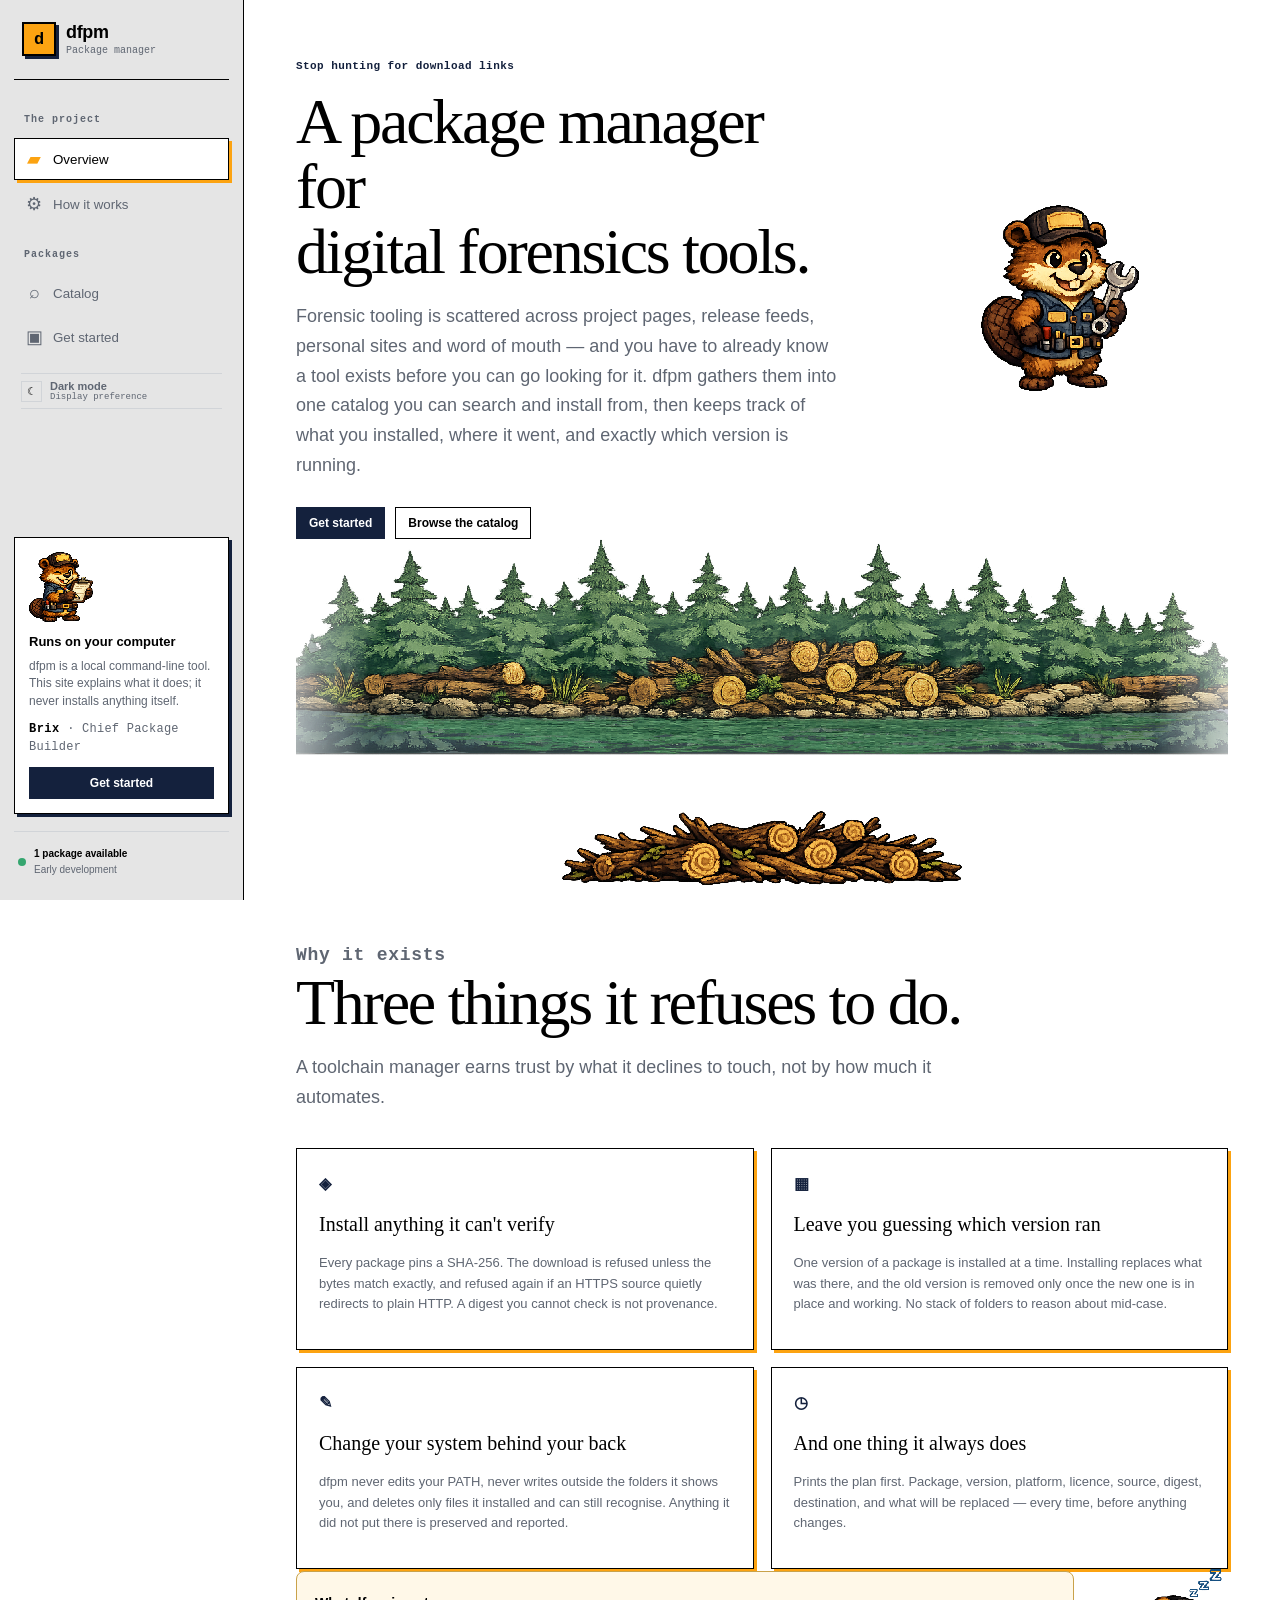
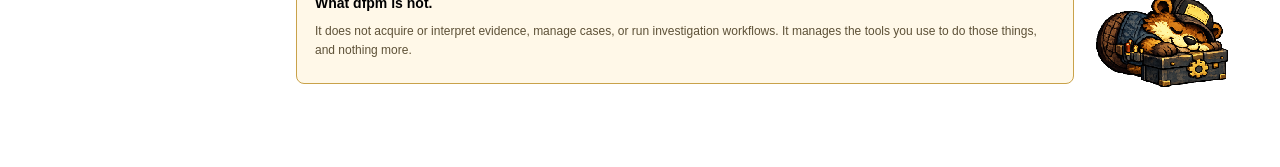
==== index.html @ 621d46e1 "Lead with the tagline, shrink Brix, and fix dark-mode nav contrast The hero was selling a benefit be" ====
<!doctype html>
<html lang="en">
<head>
  <meta charset="UTF-8">
  <meta name="viewport" content="width=device-width, initial-scale=1">
  <meta name="theme-color" content="#ffffff">
  <title>dfpm — A package manager for digital forensics tools</title>
  <meta name="description" content="dfpm installs digital forensics tools straight from the releases their projects publish, pinning and verifying the exact artifact and digest, showing you the plan before it acts, and keeping everything in folders it tells you about.">
  <link rel="stylesheet" href="styles.css">
  <link rel="stylesheet" href="refinements.css">
  <link rel="stylesheet" href="site.css">
</head>
<body>
  <div class="app-shell">
    <aside class="sidebar">
      <a class="wordmark" href="#" data-page="overview"><span class="logo-mark">d</span><span><b>dfpm</b><small>Package manager</small></span></a>
      <nav aria-label="Main navigation">
        <p class="nav-heading">The project</p>
        <button class="nav-link active" data-page="overview" type="button"><span>▰</span>Overview</button>
        <button class="nav-link" data-page="how" type="button"><span>⚙</span>How it works</button>
        <p class="nav-heading">Packages</p>
        <button class="nav-link" data-page="catalog" type="button"><span>⌕</span>Catalog</button>
        <button class="nav-link" data-page="start" type="button"><span>▣</span>Get started</button>
      </nav>

      <button class="theme-button" id="theme-button" type="button"><span id="theme-icon">☾</span><span><b id="theme-label">Dark mode</b><small>Display preference</small></span></button>

      <div class="local-card">
        <div class="mascot mascot-small" data-asset="assets/brix-clipboard.png" role="img" aria-label="Brix, the dfpm mascot"></div>
        <strong>Runs on your computer</strong>
        <p>dfpm is a local command-line tool. This site explains what it does; it never installs anything itself.</p>
        <p class="mascot-caption"><b>Brix</b> · Chief Package Builder</p>
        <button class="pixel-button primary" data-page="start" type="button">Get started</button>
      </div>

      <footer><span class="catalog-light"></span><div><b>1 package available</b><small>Early development</small></div></footer>
    </aside>

    <main>
      <!-- ───────────────────────── Overview ───────────────────────── -->
      <section class="page active" id="overview-page">
        <div class="hero">
          <div class="hero-parallax" aria-hidden="true">
            <div class="layer layer-far" data-asset="assets/parallax-far.png" data-speed="0.15"></div>
            <div class="layer layer-mid" data-asset="assets/parallax-mid.png" data-speed="0.3"></div>
            <div class="layer layer-near" data-asset="assets/parallax-near.png" data-speed="0.5"></div>
          </div>
          <div class="intro-grid">
            <div>
              <p class="kicker">Stop hunting for download links</p>
              <h1>A package manager for<br>digital forensics tools.</h1>
              <p class="lead">Forensic tooling is scattered across project pages, release feeds, personal sites and word of mouth — and you have to already know a tool exists before you can go looking for it. dfpm gathers them into one catalog you can search and install from, then keeps track of what you installed, where it went, and exactly which version is running.</p>
              <div class="hero-actions">
                <button class="pixel-button primary" data-page="start" type="button">Get started</button>
                <button class="pixel-button" data-page="catalog" type="button">Browse the catalog</button>
              </div>
            </div>
            <div class="hero-mascot">
              <div class="mascot mascot-hero" data-asset="assets/brix-hero.png" role="img" aria-label="Brix, the dfpm mascot, holding a wrench"></div>
            </div>
          </div>
        </div>

        <div class="dam-divider" data-asset="assets/divider-dam.png" aria-hidden="true"></div>

        <div class="page-title">
          <p class="kicker">Why it exists</p>
          <h1>Three things it refuses to do.</h1>
          <p>A toolchain manager earns trust by what it declines to touch, not by how much it automates.</p>
        </div>

        <div class="learn-grid">
          <article>
            <span>◈</span>
            <h2>Install anything it can't verify</h2>
            <p>Every package pins a SHA-256. The download is refused unless the bytes match exactly, and refused again if an HTTPS source quietly redirects to plain HTTP. A digest you cannot check is not provenance.</p>
          </article>
          <article>
            <span>▦</span>
            <h2>Leave you guessing which version ran</h2>
            <p>One version of a package is installed at a time. Installing replaces what was there, and the old version is removed only once the new one is in place and working. No stack of folders to reason about mid-case.</p>
          </article>
          <article>
            <span>✎</span>
            <h2>Change your system behind your back</h2>
            <p>dfpm never edits your PATH, never writes outside the folders it shows you, and deletes only files it installed and can still recognise. Anything it did not put there is preserved and reported.</p>
          </article>
          <article>
            <span>◷</span>
            <h2>And one thing it always does</h2>
            <p>Prints the plan first. Package, version, platform, licence, source, digest, destination, and what will be replaced — every time, before anything changes.</p>
          </article>
        </div>

        <div class="note-with-mascot">
          <div class="system-note">
            <b>What dfpm is not.</b>
            <p>It does not acquire or interpret evidence, manage cases, or run investigation workflows. It manages the tools you use to do those things, and nothing more.</p>
          </div>
          <div class="mascot mascot-aside" data-asset="assets/brix-sleeping.png" role="img" aria-label="Brix asleep on a toolbox"></div>
        </div>
      </section>

      <!-- ───────────────────────── How it works ───────────────────────── -->
      <section class="page" id="how-page">
        <div class="page-title">
          <p class="kicker">The lifecycle</p>
          <h1>From published release<br>to a working command.</h1>
          <p>Every install follows the same five steps. If any of them fails, the step before it is left exactly as it was.</p>
        </div>

        <div class="lifecycle">
          <article><b>1</b><div><h3>The package points at an official release</h3><p>An entry names the artifact the project itself published and pins its SHA-256 and size, alongside the licence and the platform it was built for. dfpm never repackages, rebuilds or mirrors anything — what you install is the file the maintainers released.</p></div><div class="mascot mascot-step" data-asset="assets/brix-magnifier.png" role="img" aria-label="Brix inspecting with a magnifying glass"></div></article>
          <article><b>2</b><div><h3>The artifact is fetched and verified</h3><p>Downloaded over HTTPS into a content-addressed cache and checked against the pinned SHA-256 and size. A redirect that drops out of HTTPS is refused outright.</p></div></article>
          <article><b>3</b><div><h3>The archive is opened under limits</h3><p>Extraction is bounded by entry count, total size, per-file size and expansion ratio. Path traversal, drive letters, symlinks, encrypted entries, reserved device names and case collisions are all rejected.</p></div></article>
          <article><b>4</b><div><h3>The result is checked before it counts</h3><p>Files land in a staging directory first. The expected entrypoints and health-check files must be present, or the whole install is discarded and nothing becomes active.</p></div></article>
          <article><b>5</b><div><h3>Only then does it take over</h3><p>The staged version moves into place atomically, command shortcuts are rewritten, and the version it replaces is removed. A failure at any earlier point leaves your working version untouched.</p></div><div class="mascot mascot-step" data-asset="assets/brix-thumbsup.png" role="img" aria-label="Brix giving a thumbs up"></div></article>
        </div>

        <div class="dam-divider" data-asset="assets/divider-dam.png" aria-hidden="true"></div>

        <div class="page-title">
          <p class="kicker">Afterwards</p>
          <h1>It keeps checking.</h1>
        </div>

        <div class="learn-grid">
          <article>
            <span>✓</span>
            <h2>Health without side effects</h2>
            <p><code>dfpm doctor</code> re-hashes every managed file against what was recorded at install time and reports what changed. It reads; it never repairs, moves or deletes.</p>
          </article>
          <article>
            <span>▤</span>
            <h2>A cache you can reason about</h2>
            <p>Verified downloads are kept so a package can be reinstalled with no network at all — useful in an isolated lab, and useful years later when an upstream release has vanished. <code>dfpm cache</code> shows what is there and what still needs it.</p>
          </article>
        </div>
      </section>

      <!-- ───────────────────────── Catalog ───────────────────────── -->
      <section class="page" id="catalog-page">
        <div class="page-title row">
          <div>
            <p class="kicker">Available packages</p>
            <h1>Catalog</h1>
            <p>Each entry pins the exact artifact a project released, along with its digest. dfpm checks that digest on every install and refuses anything that does not match.</p>
          </div>
        </div>

        <div class="local-banner">
          <span>▲</span>
          <div>
            <b>The catalog is still being built out.</b>
            <p>dfpm is in early development, so there is not much here yet. More tools are on the way.</p>
          </div>
          <div class="mascot mascot-inline" data-asset="assets/brix-box.png" role="img" aria-label="Brix carrying a package"></div>
        </div>

        <div class="tool-grid list" id="catalog-list"></div>

        <div class="system-note">
          <b>What an entry guarantees.</b>
          <p>Every package names the release artifact its project published, pins that artifact's SHA-256 and size, and records the upstream project, its licence and the platform it was built for. On install, dfpm fetches it over HTTPS, refuses the download outright if the source redirects away from HTTPS, and verifies the digest before anything is extracted.</p>
        </div>
      </section>

      <!-- ───────────────────────── Get started ───────────────────────── -->
      <section class="page" id="start-page">
        <div class="page-title">
          <p class="kicker">On your computer</p>
          <h1>Get started</h1>
          <p>dfpm needs Python 3.11 or newer. It currently targets Windows 11 x64.</p>
        </div>

        <div class="steps">
          <article>
            <h3>1. Install it in its own environment</h3>
            <pre data-copy>python -m venv .venv
.\.venv\Scripts\python.exe -m pip install --editable .</pre>
          </article>
          <article>
            <h3>2. See where it will put things</h3>
            <pre data-copy>dfpm paths</pre>
            <p>Nothing is written until you install a package, and everything lives under <code>%LOCALAPPDATA%\dfpm</code>.</p>
          </article>
          <article>
            <h3>3. Install a package</h3>
            <pre data-copy>dfpm catalog
dfpm install yara</pre>
            <p>The plan is printed first and waits for confirmation. Add <code>--yes</code> once you have reviewed it.</p>
          </article>
          <article>
            <h3>4. Run it</h3>
            <pre data-copy>dfpm run yara --version
dfpm which yara</pre>
            <p>dfpm does not modify your PATH. <code>dfpm run</code> removes any ambiguity about which binary executed; <code>dfpm which</code> shows you the exact file and warns if something else on your PATH would win.</p>
          </article>
        </div>

        <div class="dam-divider" data-asset="assets/divider-dam.png" aria-hidden="true"></div>

        <div class="page-title">
          <p class="kicker">Everything else</p>
          <h1>The full command set</h1>
        </div>

        <div class="plain-table" id="command-table"></div>

        <div class="system-note">
          <b>Honest status.</b>
          <p>dfpm is in early development and interfaces may still change. Lockfile export, repair, release discovery and interpreter-backed packages are planned but not built — the command line ships only what is actually implemented.</p>
        </div>
      </section>
    </main>
  </div>

  <div class="toast" id="toast"><span>✓</span><p></p></div>
  <script src="app.js"></script>
</body>
</html>
---- styles.css ----
:root{--white:#fff;--canvas:#f7f8fa;--panel:#fff;--sidebar:#fafafa;--text:#18202a;--muted:#667085;--border:#d9dee7;--border-dark:#aeb7c5;--accent:#fca311;--accent-dark:#d78500;--accent-soft:#fff1d6;--yellow:#fca311;--green:#247a52;--blue:#315f9e;--shadow:0 2px 8px rgba(20,30,45,.08)}*{box-sizing:border-box}html{background:var(--white)}body{margin:0;background:var(--canvas);color:var(--text);font-family:Inter,-apple-system,BlinkMacSystemFont,"Segoe UI",Roboto,Helvetica,Arial,sans-serif;font-size:15px;line-height:1.5}.app-shell{display:grid;grid-template-columns:240px minmax(0,1fr);min-height:100vh}.sidebar{background:var(--sidebar);border-right:1px solid var(--border);padding:22px 14px;display:flex;flex-direction:column;position:sticky;top:0;height:100vh}.wordmark{display:flex;align-items:center;gap:10px;text-decoration:none;color:var(--text);padding:0 8px 23px;border-bottom:1px solid var(--border);margin-bottom:13px}.logo-mark{display:grid;place-items:center;width:34px;height:34px;background:var(--accent);color:#fff;border-radius:6px;font-size:18px;font-weight:800}.wordmark>span:last-child{display:grid;line-height:1.15}.wordmark b{font-size:17px;letter-spacing:.02em}.wordmark small{font-size:11px;color:var(--muted);margin-top:2px}.nav-heading{font-size:10px;letter-spacing:.1em;font-weight:700;color:#8a94a3;margin:19px 10px 7px}.sidebar nav{display:grid;gap:3px}.nav-link{border:1px solid transparent;border-radius:6px;background:transparent;color:#4c5665;padding:9px 9px;text-align:left;font:600 13px inherit;cursor:pointer;display:flex;align-items:center;gap:9px}.nav-link>span{font-family:Consolas,monospace;font-size:18px;width:20px;text-align:center;color:#758093}.nav-link:hover{background:#f0f2f5;color:var(--text)}.nav-link.active{background:var(--white);border-color:var(--border);box-shadow:var(--shadow);color:var(--text)}.nav-link.active>span{color:var(--accent)}.nav-link i{font-style:normal;font-size:8px;letter-spacing:.08em;margin-left:auto;color:#5f6672;background:var(--accent-soft);padding:2px 4px;border-radius:3px}.local-card{margin-top:auto;border:1px solid var(--border);border-radius:8px;background:var(--white);padding:14px;box-shadow:var(--shadow)}.local-card strong{display:block;font-size:13px;margin-top:8px}.local-card p{font-size:12px;line-height:1.45;color:var(--muted);margin:5px 0 11px}.tiny-computer{width:34px;height:26px;border:2px solid #4f5967;border-radius:2px;padding:4px}.tiny-computer i{display:block;height:10px;background:#e5e5e5}.tiny-computer b{display:block;width:18px;border-top:2px solid #4f5967;margin:6px auto}.pixel-button{border:1px solid var(--border-dark);border-radius:5px;padding:8px 12px;font:600 12px inherit;cursor:pointer;color:var(--text);background:var(--white)}.pixel-button:hover{border-color:#707b8b;background:#f7f8fa}.pixel-button.primary{background:var(--accent);border-color:var(--accent);color:#fff}.pixel-button.primary:hover{background:var(--accent-dark)}.pixel-button.cream{background:var(--white)}.local-card .pixel-button{width:100%}.sidebar footer{display:flex;gap:8px;align-items:center;border-top:1px solid var(--border);margin-top:17px;padding:14px 4px 0}.catalog-light{width:8px;height:8px;background:#35a66f;border-radius:50%}.sidebar footer div{display:grid}.sidebar footer b{font-size:10px}.sidebar footer small{font-size:10px;color:var(--muted)}main{min-width:0;background:var(--white)}.page{display:none;max-width:1240px;margin:auto;padding:54px 48px 80px}.page.active{display:block;animation:fade .18s ease}@keyframes fade{from{opacity:.5;transform:translateY(3px)}}.intro-grid{display:grid;grid-template-columns:1.3fr .8fr;gap:52px;align-items:center}.kicker{font-size:10px;font-weight:800;letter-spacing:.12em;color:var(--accent);margin:0 0 13px}.intro-grid h1,.page-title h1{font-size:clamp(38px,5vw,58px);line-height:1.02;letter-spacing:-.035em;margin:0 0 18px}.lead,.page-title>p,.page-title>div>p{max-width:650px;font-size:17px;line-height:1.6;color:var(--muted);margin:0}.how-card{border:1px solid var(--border);border-radius:8px;box-shadow:var(--shadow);background:var(--panel);padding:20px}.bg-dither-accent,.bg-dither-light{background-image:none}.step-no{font-size:9px;font-weight:800;letter-spacing:.1em;background:var(--yellow);padding:4px 6px;border-radius:3px}.how-card ol{list-style:none;padding:12px 0 0;margin:0;display:grid;gap:12px}.how-card li{display:flex;align-items:center;gap:11px}.how-card li>b{display:grid;place-items:center;width:27px;height:27px;flex:0 0 27px;background:var(--accent-soft);color:var(--accent-dark);border-radius:5px;font-size:12px}.how-card li>span{display:grid}.how-card strong{font-size:13px}.how-card small{font-size:11px;color:var(--muted)}.search-wrap{margin:48px 0 38px}.search-wrap>label{display:block;font-size:14px;font-weight:700;margin-bottom:8px}.search-box{height:58px;background:var(--white);border:2px solid #aeb7c5;border-radius:7px;box-shadow:0 3px 10px rgba(30,40,55,.08);display:flex;align-items:center;padding:0 15px}.search-box:focus-within{border-color:var(--accent);box-shadow:0 0 0 3px var(--accent-soft)}.search-box>span{font-family:Consolas,monospace;font-size:25px}.search-box input{flex:1;border:0;background:none;outline:0;color:var(--text);font:15px inherit;padding:0 12px}.search-box kbd{font:9px Consolas,monospace;border:1px solid var(--border);border-bottom-width:2px;border-radius:3px;padding:4px;background:#f7f8fa;color:var(--muted)}.quick-searches{display:flex;align-items:center;gap:9px;margin-top:12px;flex-wrap:wrap}.quick-searches span{font-size:9px;font-weight:800;letter-spacing:.08em;color:#8a94a3}.quick-searches button{border:0;border-bottom:1px dotted #9099a8;background:none;color:#475467;font:12px inherit;cursor:pointer;padding:1px}.browse-head{display:flex;align-items:end;justify-content:space-between}.browse-head h2{font-size:23px;margin:0}.browse-head p{font-size:12px;color:var(--muted);margin:3px 0}.view-buttons{display:flex}.view-buttons button{width:35px;height:32px;border:1px solid var(--border);background:var(--white);color:#667085;font-size:16px}.view-buttons button:first-child{border-radius:5px 0 0 5px}.view-buttons button:last-child{border-left:0;border-radius:0 5px 5px 0}.view-buttons button.active{background:#edf1f5;color:var(--text)}.filter-bar{display:flex;gap:7px;flex-wrap:wrap;border-bottom:1px solid var(--border);padding:16px 0}.filter-bar button{border:1px solid transparent;border-radius:16px;background:transparent;color:var(--muted);font:600 12px inherit;padding:6px 10px;cursor:pointer}.filter-bar button:hover{background:#f5f6f8}.filter-bar button.active{border-color:#d1a24c;background:var(--accent-soft);color:var(--accent-dark)}.tool-grid{display:grid;grid-template-columns:repeat(3,1fr);gap:16px;margin-top:22px}.tool-grid.list{grid-template-columns:1fr}.tool-grid.list .tool-card{display:grid;grid-template-columns:auto 1fr auto;gap:15px;min-height:0}.tool-grid.list .tool-card>p,.tool-grid.list .tags{grid-column:2}.tool-grid.list .tool-card footer{grid-column:3;grid-row:1/4;border:0;padding:0;flex-direction:column;justify-content:center}.tool-card{background:var(--white);border:1px solid var(--border);border-radius:8px;box-shadow:0 1px 3px rgba(20,30,45,.04);padding:17px;min-height:240px;display:flex;flex-direction:column;transition:border .12s,box-shadow .12s,transform .12s}.tool-card:hover{transform:translateY(-2px);border-color:#aeb7c5;box-shadow:0 6px 18px rgba(20,30,45,.09)}.tool-card header{display:flex;gap:11px;align-items:center}.tool-badge{width:40px;height:40px;display:grid;place-items:center;border:1px solid #c4cad3;border-radius:7px;font-size:13px;font-weight:800;color:#3d4652}.gold{background:#fca311}.lemon{background:#e5e5e5}.cream-bg{background:#edf1f5}.tool-card h3{font-size:15px;margin:0}.tool-card header small{display:block;font-size:10px;color:var(--muted);margin-top:2px}.tool-card>p{font-size:13px;line-height:1.55;color:#566172;margin:14px 0}.tags{display:flex;gap:5px;flex-wrap:wrap}.tags span{font-size:10px;border:1px solid var(--border);border-radius:3px;padding:2px 6px;background:#f8f9fa;color:#566172}.tool-card footer{border-top:1px solid #eaedf1;margin-top:auto;padding-top:12px;display:flex;justify-content:space-between;align-items:center;gap:10px}.tool-card footer span{font-size:10px;color:var(--green)}.tool-card footer button,.learn-grid button{border:0;background:none;color:var(--blue);font:600 11px inherit;cursor:pointer;padding:0}.tool-card footer button:hover,.learn-grid button:hover{text-decoration:underline}.page-title{margin-bottom:35px}.page-title.row{display:flex;justify-content:space-between;align-items:end}.kit-grid{display:grid;grid-template-columns:repeat(3,1fr);gap:18px}.kit-card{border:1px solid var(--border);border-radius:8px;box-shadow:var(--shadow);background:var(--white);padding:22px}.kit-card>span{font-size:9px;font-weight:800;letter-spacing:.1em;color:var(--accent)}.kit-card h2{font-size:20px;margin:16px 0 5px}.kit-card>p{font-size:13px;line-height:1.5;color:var(--muted);min-height:60px}.kit-card ul{padding:13px 0;margin:10px 0;border-block:1px solid var(--border);list-style:none}.kit-card li{font-size:12px;padding:5px 0}.kit-card li:before{content:'✓';color:var(--green);font-weight:700;margin-right:8px}.kit-card button{margin-top:7px}.learn-grid{display:grid;grid-template-columns:1fr 1fr;gap:17px}.learn-grid article{background:var(--white);border:1px solid var(--border);border-radius:8px;box-shadow:var(--shadow);padding:22px}.learn-grid article>span{font-size:16px;font-weight:800;color:#14213d}.learn-grid h2{font-size:20px;margin:12px 0 6px}.learn-grid p{font-size:13px;line-height:1.55;color:var(--muted)}.local-banner{display:flex;align-items:center;gap:12px;border:1px solid #ead58b;border-radius:7px;background:#fff9e5;padding:11px 14px;margin-bottom:30px}.local-banner>span{font-size:20px;color:#896b13}.local-banner div{display:grid}.local-banner b{font-size:12px}.local-banner p{font-size:11px;margin:1px 0;color:#6f622f}.local-banner button{margin-left:auto}.location-card{background:var(--white);border:1px solid var(--border);border-radius:8px;box-shadow:var(--shadow);padding:20px;display:flex;align-items:center;justify-content:space-between;margin-bottom:30px}.location-card>div{display:flex;gap:16px}.location-card>div>div{display:grid;gap:5px}.folder-icon{font-family:Consolas,monospace;font-size:34px;color:var(--accent)}.location-card small{font-size:9px;font-weight:800;letter-spacing:.08em;color:var(--muted)}code{font:12px Consolas,"SFMono-Regular",monospace;background:#f2f4f7;border-radius:3px;padding:4px 6px;color:#344054}.location-card p{font-size:11px;color:var(--muted);margin:0}.plain-table{border:1px solid var(--border);border-radius:8px;background:var(--white);box-shadow:var(--shadow);overflow:hidden}.table-head,.installed-row{display:grid;grid-template-columns:1.2fr 2fr 1fr .7fr;gap:15px;align-items:center;padding:13px 16px}.table-head{background:#f6f7f9;border-bottom:1px solid var(--border);font-size:9px;font-weight:800;letter-spacing:.08em;color:#667085}.installed-row{border-bottom:1px solid #eaedf1}.installed-row:last-child{border:0}.installed-row strong{font-size:13px}.installed-row small{display:block;font-size:10px;color:var(--muted)}.installed-row code{font-size:10px}.installed-row>span{font-size:11px;color:var(--green)}.update-list{display:grid;gap:13px}.update-list article{display:grid;grid-template-columns:42px 1fr auto auto;align-items:center;gap:15px;border:1px solid var(--border);border-radius:8px;background:var(--white);box-shadow:var(--shadow);padding:16px}.update-list h3{margin:0;font-size:14px}.update-list p{font-size:11px;color:var(--muted);margin:2px 0}.update-list article>span{font-size:10px;color:var(--green)}.settings-list{border:1px solid var(--border);border-radius:8px;background:var(--white);box-shadow:var(--shadow);overflow:hidden}.settings-list article{display:grid;grid-template-columns:1fr 1.4fr auto;gap:20px;align-items:center;padding:18px;border-bottom:1px solid #eaedf1}.settings-list article:last-child{border:0}.settings-list h3{font-size:13px;margin:0}.settings-list p{font-size:11px;color:var(--muted);margin:2px 0}.settings-list button{border:1px solid var(--border-dark);border-radius:4px;background:var(--white);font:600 11px inherit;padding:6px 9px}.system-note{border:1px solid #d1a24c;border-radius:8px;background:var(--accent-soft);padding:18px;margin-top:25px}.system-note b{font-size:14px}.system-note p{font-size:12px;line-height:1.55;margin:6px 0;color:#5d5137}.drawer-shade,.modal-shade{display:none;position:fixed;inset:0;background:rgba(17,24,39,.45);z-index:29}.drawer-shade.open,.modal-shade.open{display:block}.tool-drawer{position:fixed;right:0;top:0;bottom:0;width:min(480px,100%);background:var(--white);border-left:1px solid var(--border);z-index:30;padding:38px;transform:translateX(105%);transition:transform .2s ease;overflow:auto;box-shadow:-8px 0 30px rgba(20,30,45,.12)}.tool-drawer.open{transform:none}.drawer-close{position:absolute;right:14px;top:12px;border:1px solid var(--border);border-radius:5px;background:var(--white);color:var(--text);font-size:20px;width:31px;height:31px;cursor:pointer}.drawer-hero{display:flex;gap:13px;align-items:center;margin:15px 0 22px}.drawer-hero .tool-badge{width:54px;height:54px}.drawer-hero h2{font-size:25px;margin:0}.drawer-hero p{font-size:12px;color:var(--muted);margin:1px 0}.plain-section{border-top:1px solid var(--border);padding-top:17px;margin-top:20px}.plain-section h3{font-size:9px;letter-spacing:.1em;margin:0 0 8px}.plain-section p{font-size:14px;line-height:1.55;color:var(--muted)}.facts{display:grid;grid-template-columns:1fr 1fr;border:1px solid var(--border);border-radius:7px;overflow:hidden}.facts div{padding:12px;border-bottom:1px solid var(--border)}.facts div:nth-child(odd){border-right:1px solid var(--border)}.facts small{display:block;font-size:8px;font-weight:800;letter-spacing:.08em;color:var(--muted)}.facts strong{font-size:11px}.install-explain{background:#f7f8fa;border:1px solid var(--border);border-radius:7px;padding:14px;margin:19px 0}.install-explain strong{font-size:12px}.install-explain p{font-size:12px;line-height:1.5;color:var(--muted);margin:4px 0}.install-explain code{display:block;margin-top:8px;overflow-wrap:anywhere}.drawer-actions{display:flex;gap:9px}.modal-shade{place-items:center}.modal-shade.open{display:grid}.modal{position:relative;width:min(540px,calc(100vw - 30px));background:var(--white);border:1px solid var(--border);border-radius:9px;box-shadow:0 20px 60px rgba(20,30,45,.2);padding:30px}.modal h2{font-size:23px;margin:0 0 8px}.modal p{font-size:13px;line-height:1.6;color:var(--muted)}.modal pre{background:#202631;color:#f5f7fa;border-radius:5px;padding:14px;font:13px Consolas,monospace;overflow:auto}.toast{position:fixed;right:22px;bottom:22px;background:#fff;border:1px solid var(--border);border-radius:7px;box-shadow:0 8px 28px rgba(20,30,45,.15);padding:11px 15px;display:flex;gap:8px;align-items:center;z-index:50;transform:translateY(100px);opacity:0;transition:.2s}.toast.show{transform:none;opacity:1}.toast span{color:var(--green)}.toast p{font-size:12px;margin:0}@media(max-width:1000px){.tool-grid{grid-template-columns:repeat(2,1fr)}.intro-grid{gap:28px}.plain-table{overflow:auto}.table-head,.installed-row{min-width:750px}}@media(max-width:760px){.app-shell{display:block}.sidebar{position:sticky;top:0;z-index:15;width:100%;height:auto;padding:8px;border-right:0;border-bottom:1px solid var(--border);overflow:auto}.wordmark{display:none}.sidebar nav{display:flex}.nav-heading,.local-card,.sidebar footer{display:none}.nav-link{white-space:nowrap}.nav-link i{display:none}.page{padding:38px 18px 60px}.intro-grid{grid-template-columns:1fr}.how-card{display:none}.intro-grid h1,.page-title h1{font-size:39px}.search-wrap{margin-top:35px}.quick-searches{display:none}.tool-grid,.kit-grid,.learn-grid{grid-template-columns:1fr}.filter-bar{overflow:auto;flex-wrap:nowrap}.filter-bar button{white-space:nowrap}.page-title.row{align-items:flex-start;gap:20px;flex-direction:column}.location-card{align-items:flex-start;gap:15px;flex-direction:column}.settings-list article{grid-template-columns:1fr}.update-list article{grid-template-columns:42px 1fr}.update-list article>span,.update-list article>button{grid-column:2}.local-banner button{display:none}}
---- refinements.css ----
/* dfpm visual system: high-contrast editorial UI with restrained retro detail. */
:root {
  --white: #ffffff;
  --canvas: #ffffff;
  --panel: #ffffff;
  --sidebar: #e5e5e5;
  --text: #000000;
  --muted: #5f6672;
  --border: #d1d4d8;
  --border-dark: #000000;
  --accent: #fca311;
  --accent-dark: #d78500;
  --accent-soft: #fff1d6;
  --yellow: #fca311;
  --green: #287a52;
  --blue: #14213d;
  --mono: ui-monospace, "SFMono-Regular", Consolas, "Liberation Mono", monospace;
}

body { font-family: Arial, "Helvetica Neue", Helvetica, sans-serif; color: var(--text); font-size:16px; line-height:1.6; }
.app-shell { grid-template-columns: 244px minmax(0, 1fr); }
.sidebar { border-right-color: var(--text); }
.wordmark { border-bottom-color: var(--text); }
.logo-mark { background: var(--accent); color: #000; border: 2px solid #000; border-radius: 0; box-shadow: 3px 3px 0 var(--blue); font: 800 17px var(--mono); }
.wordmark b { font-size: 18px; letter-spacing: -.02em; }
.wordmark small { font: 10px var(--mono); }
.tiny-computer i { background:#e5e5e5; }
.nav-heading, .kicker, .kit-card > span { font-family: var(--mono); }
/* The base sheet hard-codes a mid-grey here, which is unreadable on the dark
   sidebar. Driving it from tokens instead keeps both themes legible. */
.nav-link { border-radius: 0; color: var(--muted); }
.nav-link > span { color: var(--muted); }
.nav-link:hover { background: #d9d9d9; color: var(--text); }
.nav-link:hover > span { color: var(--text); }
.nav-link.active { border-color: var(--text); box-shadow: 3px 3px 0 var(--accent); color: var(--text); }
.nav-heading { color: var(--muted); }
.local-card { border-color: var(--text); border-radius: 0; box-shadow: 3px 3px 0 var(--blue); }
.pixel-button { border-color: var(--text); border-radius: 0; font: 600 12px Arial,"Helvetica Neue",sans-serif; text-transform: none; letter-spacing: 0; }
.pixel-button.primary { background: var(--blue); border-color: var(--blue); color: #fff; }
.pixel-button.primary:hover { background: #0b1428; }
.page { padding: 58px 52px 80px; }
.intro-grid h1, .page-title h1 { font-family:Georgia,"Times New Roman",serif; font-size:clamp(40px,5vw,64px); line-height:1.02; letter-spacing:-.035em; font-weight:500; }
.browse-head h2,.kit-card h2,.learn-grid h2,.drawer-hero h2,.modal h2 { font-family:Georgia,"Times New Roman",serif; font-weight:500; }
.lead,.page-title>p,.page-title>div>p { font-size:18px; line-height:1.65; }
.kicker { color:var(--blue); font-size:11px; letter-spacing:.04em; text-transform:none; }
.how-card { position: relative; border-color: var(--text); border-radius: 0; box-shadow: 5px 5px 0 var(--accent); }
.how-card::after { content: ""; position: absolute; width: 10px; height: 10px; right: -1px; top: -1px; background: var(--blue); border-left: 1px solid var(--text); border-bottom: 1px solid var(--text); }
.step-no { font-family: var(--mono); border-radius: 0; color: #000; }
.search-box { border: 1px solid var(--text); border-radius: 0; box-shadow: 4px 4px 0 var(--accent); }
.search-box kbd { font-family: var(--mono); border-color: var(--text); border-radius: 0; background: var(--accent); color: #000; }
.quick-searches span { font-family: var(--mono); }
.filter-bar { border-bottom-color: var(--text); }
.filter-bar button.active { border-color: var(--blue); background: #edf0f5; color: var(--blue); }
.tool-card { position: relative; border-radius: 0; box-shadow: none; padding: 18px; }
.tool-card::before { content: ""; position: absolute; width: 5px; height: 5px; right: 8px; top: 8px; background: var(--accent); }
.tool-card:hover { transform: translate(-2px, -2px); border-color: var(--text); box-shadow: 5px 5px 0 var(--accent); }
.tool-badge { border-color: var(--text); border-radius: 0; font-family: var(--mono); }
.tool-badge.gold { background:#fca311; }
.tool-badge.silver { background:#e5e5e5; }
.tool-badge.navy { background:#d9e0ec; }
.tags span { border-radius: 0; font-family: var(--mono); }
.kit-card { border-color: var(--text); border-radius: 0; box-shadow: 4px 4px 0 var(--accent); }
.kit-card:nth-child(2) { box-shadow: 4px 4px 0 var(--blue); }
.kit-card:nth-child(3) { box-shadow: 4px 4px 0 #9ba5b8; }
.learn-grid article { border-color:var(--text); border-radius:0; box-shadow:3px 3px 0 var(--accent); }
.learn-grid article>span { color:var(--blue); }
.location-card { border-color: var(--text); border-radius: 0; box-shadow: 4px 4px 0 var(--accent); }
.system-note { border-color:#c9a24a; background:#fff8e8; }
.system-note p { color:#5d5137; }

.theme-button { display:flex; align-items:center; gap:8px; width:auto; margin:15px 7px 10px; padding:6px 0; border:0; border-top:1px solid var(--border); border-bottom:1px solid var(--border); background:transparent; color:var(--muted); text-align:left; cursor:pointer; }
.theme-button:hover { color:var(--text); }
.theme-button > span:first-child { display:grid; place-items:center; width:21px; height:21px; flex:0 0 21px; background:transparent; border:1px solid var(--border); color:var(--text); font-size:11px; }
.theme-button > span:last-child { display:grid; }
.theme-button b { font-size:11px; }
.theme-button small { font:9px var(--mono); color:var(--muted); }

html[data-appearance="dark"] {
  --white: #181818;
  --canvas: #0d0d0d;
  --panel: #181818;
  --sidebar: #121212;
  --text: #f4f2ed;
  --muted: #b6b2aa;
  --border: #343434;
  --border-dark: #ffffff;
  --accent-soft: #34280f;
  --green: #74c79e;
  --blue: #fca311;
}
html[data-appearance="dark"] main { background:var(--canvas); }
html[data-appearance="dark"] .logo-mark, html[data-appearance="dark"] .step-no, html[data-appearance="dark"] .search-box kbd { color:#000; }
html[data-appearance="dark"] .nav-link:hover { background:#202020; }
html[data-appearance="dark"] .nav-link.active { background:#1d1d1d; }
html[data-appearance="dark"] .search-box input { color:var(--text); }
html[data-appearance="dark"] .filter-bar button.active { background:#2a2418; color:#fff; border-color:var(--accent); }
html[data-appearance="dark"] .tags span, html[data-appearance="dark"] code, html[data-appearance="dark"] .table-head { background:#242424; color:var(--text); }
html[data-appearance="dark"] .tool-card footer button, html[data-appearance="dark"] .learn-grid button, html[data-appearance="dark"] .quick-searches button { color:#ffc45d; }
html[data-appearance="dark"] .local-banner { background:#3c2d13; color:#fff4d7; border-color:#8c681f; }
html[data-appearance="dark"] .local-banner p { color:#e1d2ac; }
html[data-appearance="dark"] .pixel-button.primary { background:var(--accent); border-color:var(--accent); color:#000; }
html[data-appearance="dark"] .theme-button > span:first-child { background:transparent; color:var(--accent); }
html[data-appearance="dark"] .system-note { background:#251f14; border-color:#6e5726; }
html[data-appearance="dark"] .system-note p { color:#c8baa0; }

@media (max-width: 760px) {
  .app-shell { display:block; }
  .page { padding:38px 18px 60px; }
  .theme-button { display:none; }
}
---- site.css ----
/* Landing-site additions on top of the shared dfpm visual system.
   styles.css and refinements.css are the shared base and are not edited here.
   Everything below is either page furniture the local interface has no use for,
   or the pixel/woodland detail that gives the site its character. */

/* ── pixel asset slots ───────────────────────────────────────────────
   Every sprite is optional. A slot with no file behind it collapses to a
   quiet placeholder rather than a broken image, so the page is complete
   before the art is. */

.mascot,
.dam-divider,
.hero-parallax .layer {
  background-repeat: no-repeat;
  background-position: center bottom;
  background-size: contain;
  image-rendering: pixelated;
  image-rendering: crisp-edges;
}

.asset-pending {
  border: 2px dashed var(--border);
  background-image:
    repeating-linear-gradient(45deg, transparent 0 6px, rgba(252, 163, 17, .07) 6px 12px);
  position: relative;
}
.asset-pending::after {
  content: "sprite";
  position: absolute;
  inset: auto 0 8px 0;
  text-align: center;
  font: 700 9px var(--mono);
  letter-spacing: .1em;
  color: var(--muted);
  text-transform: uppercase;
}

.mascot-hero { width: 100%; max-width: 158px; aspect-ratio: 614 / 723; margin-inline: auto; }
.mascot-small { width: 64px; height: 70px; margin-bottom: 10px; }
.mascot-step { width: 78px; height: 88px; align-self: center; background-position: center; }
.mascot-inline { width: 64px; height: 72px; flex: 0 0 64px; background-position: center; }
.mascot-aside { width: 132px; height: 118px; background-position: center; flex: 0 0 132px; }

.note-with-mascot { display: flex; align-items: center; gap: 22px; }
.note-with-mascot .system-note { flex: 1; margin-top: 0; }
.local-banner .mascot-inline { margin-left: auto; }
.mascot-caption { font: 10px var(--mono); color: var(--muted); margin: 0 0 12px; letter-spacing: .02em; }
.mascot-caption b { color: var(--text); letter-spacing: .04em; }

/* ── hero ─────────────────────────────────────────────────────────── */

/* The scene is a band along the bottom of the hero, never behind the copy.
   Text over a forest is unreadable, so the parallax gets its own ground. */
.hero { position: relative; overflow: hidden; padding-bottom: 216px; }
/* Bleeds past the page gutters and fades at both ends, so the scene reads as a
   landscape running off the page rather than a sticker dropped onto it. */
.hero-parallax {
  position: absolute;
  left: -52px;
  right: -52px;
  bottom: 0;
  height: 216px;
  z-index: 0;
  pointer-events: none;
  -webkit-mask-image: linear-gradient(to right, transparent 0, #000 12%, #000 88%, transparent 100%);
  mask-image: linear-gradient(to right, transparent 0, #000 12%, #000 88%, transparent 100%);
}

/* Single wide compositions, not tiles, so they are never repeated. Each is
   anchored to the bottom and scaled a little larger as it comes forward. */
.hero-parallax .layer {
  position: absolute;
  inset: 0;
  background-position: bottom center;
  background-repeat: no-repeat;
  will-change: transform;
}
.layer-far { background-size: 92% auto; opacity: .5; }
.layer-mid { background-size: 106% auto; opacity: .68; }
.layer-near { background-size: 124% auto; opacity: .9; }
.hero .intro-grid { position: relative; z-index: 1; align-items: center; }

.hero-actions { display: flex; gap: 10px; flex-wrap: wrap; margin-top: 26px; }

/* Brix sits alongside the paragraph rather than looming over the scene. */
.hero-mascot { display: grid; place-items: center; position: relative; z-index: 2; }

/* ── woodland divider ─────────────────────────────────────────────── */

.dam-divider {
  height: 74px;
  margin: 56px 0;
  background-position: center;
  background-size: auto 100%;
  background-repeat: no-repeat;
}
.dam-divider:not(.has-asset) {
  height: 3px;
  margin: 54px 0;
  border: 0;
  background: repeating-linear-gradient(90deg, var(--text) 0 14px, transparent 14px 22px);
  opacity: .35;
}
.dam-divider.asset-pending { border: 0; }
.dam-divider.asset-pending::after { content: none; }

/* ── lifecycle steps ──────────────────────────────────────────────── */

.lifecycle { display: grid; gap: 14px; }
.lifecycle article {
  display: grid;
  grid-template-columns: 46px minmax(0, 1fr) auto;
  gap: 18px;
  align-items: start;
  border: 1px solid var(--text);
  background: var(--panel);
  padding: 20px;
  box-shadow: 3px 3px 0 var(--accent);
}
.lifecycle article:nth-child(even) { box-shadow: 3px 3px 0 var(--blue); }
.lifecycle b {
  display: grid;
  place-items: center;
  width: 46px;
  height: 46px;
  background: var(--accent);
  border: 2px solid var(--text);
  color: #000;
  font: 800 18px var(--mono);
}
.lifecycle h3 { font-size: 16px; margin: 0 0 6px; }
.lifecycle p { font-size: 14px; line-height: 1.6; color: var(--muted); margin: 0; }

/* ── get started ──────────────────────────────────────────────────── */

.steps { display: grid; gap: 20px; }
.steps article { border: 1px solid var(--text); background: var(--panel); padding: 22px; box-shadow: 4px 4px 0 var(--blue); }
.steps h3 { font-size: 15px; margin: 0 0 14px; }
.steps p { font-size: 13px; line-height: 1.6; color: var(--muted); margin: 12px 0 0; }
.steps pre {
  position: relative;
  margin: 0;
  padding: 16px 74px 16px 16px;
  background: #14213d;
  color: #f4f2ed;
  font: 13px/1.7 var(--mono);
  overflow-x: auto;
  white-space: pre;
}
.copy-button {
  position: absolute;
  top: 10px;
  right: 10px;
  border: 1px solid #f4f2ed;
  background: transparent;
  color: #f4f2ed;
  font: 700 10px var(--mono);
  letter-spacing: .06em;
  padding: 5px 9px;
  cursor: pointer;
}
.copy-button:hover { background: var(--accent); border-color: var(--accent); color: #000; }

/* ── command reference ────────────────────────────────────────────── */

.command-row {
  display: grid;
  grid-template-columns: minmax(220px, 1fr) 2fr;
  gap: 18px;
  align-items: center;
  padding: 13px 16px;
  border-bottom: 1px solid var(--border);
  font-size: 13px;
}
.command-row:last-child { border-bottom: 0; }
.command-row.table-head { background: #f6f7f9; font: 800 9px var(--mono); letter-spacing: .08em; color: var(--muted); }
.command-row span:last-child { color: var(--muted); }
html[data-appearance="dark"] .command-row.table-head { background: #242424; }

/* ── catalog card footer link ─────────────────────────────────────── */

.tool-card footer a { color: var(--blue); font: 600 11px inherit; text-decoration: none; }
.tool-card footer a:hover { text-decoration: underline; }
html[data-appearance="dark"] .tool-card > p { color: var(--muted); }

/* ── responsive ───────────────────────────────────────────────────── */

@media (max-width: 1000px) {
  .hero .intro-grid { grid-template-columns: 1fr; }
  .hero-mascot { order: -1; }
  .mascot-hero { max-width: 200px; }
}
@media (max-width: 760px) {
  .lifecycle article { grid-template-columns: 1fr; gap: 12px; }
  .mascot-step, .mascot-aside { display: none; }
  .note-with-mascot { flex-direction: column; }
  .command-row { grid-template-columns: 1fr; gap: 6px; }
  .steps pre { padding-right: 16px; padding-top: 44px; }
}
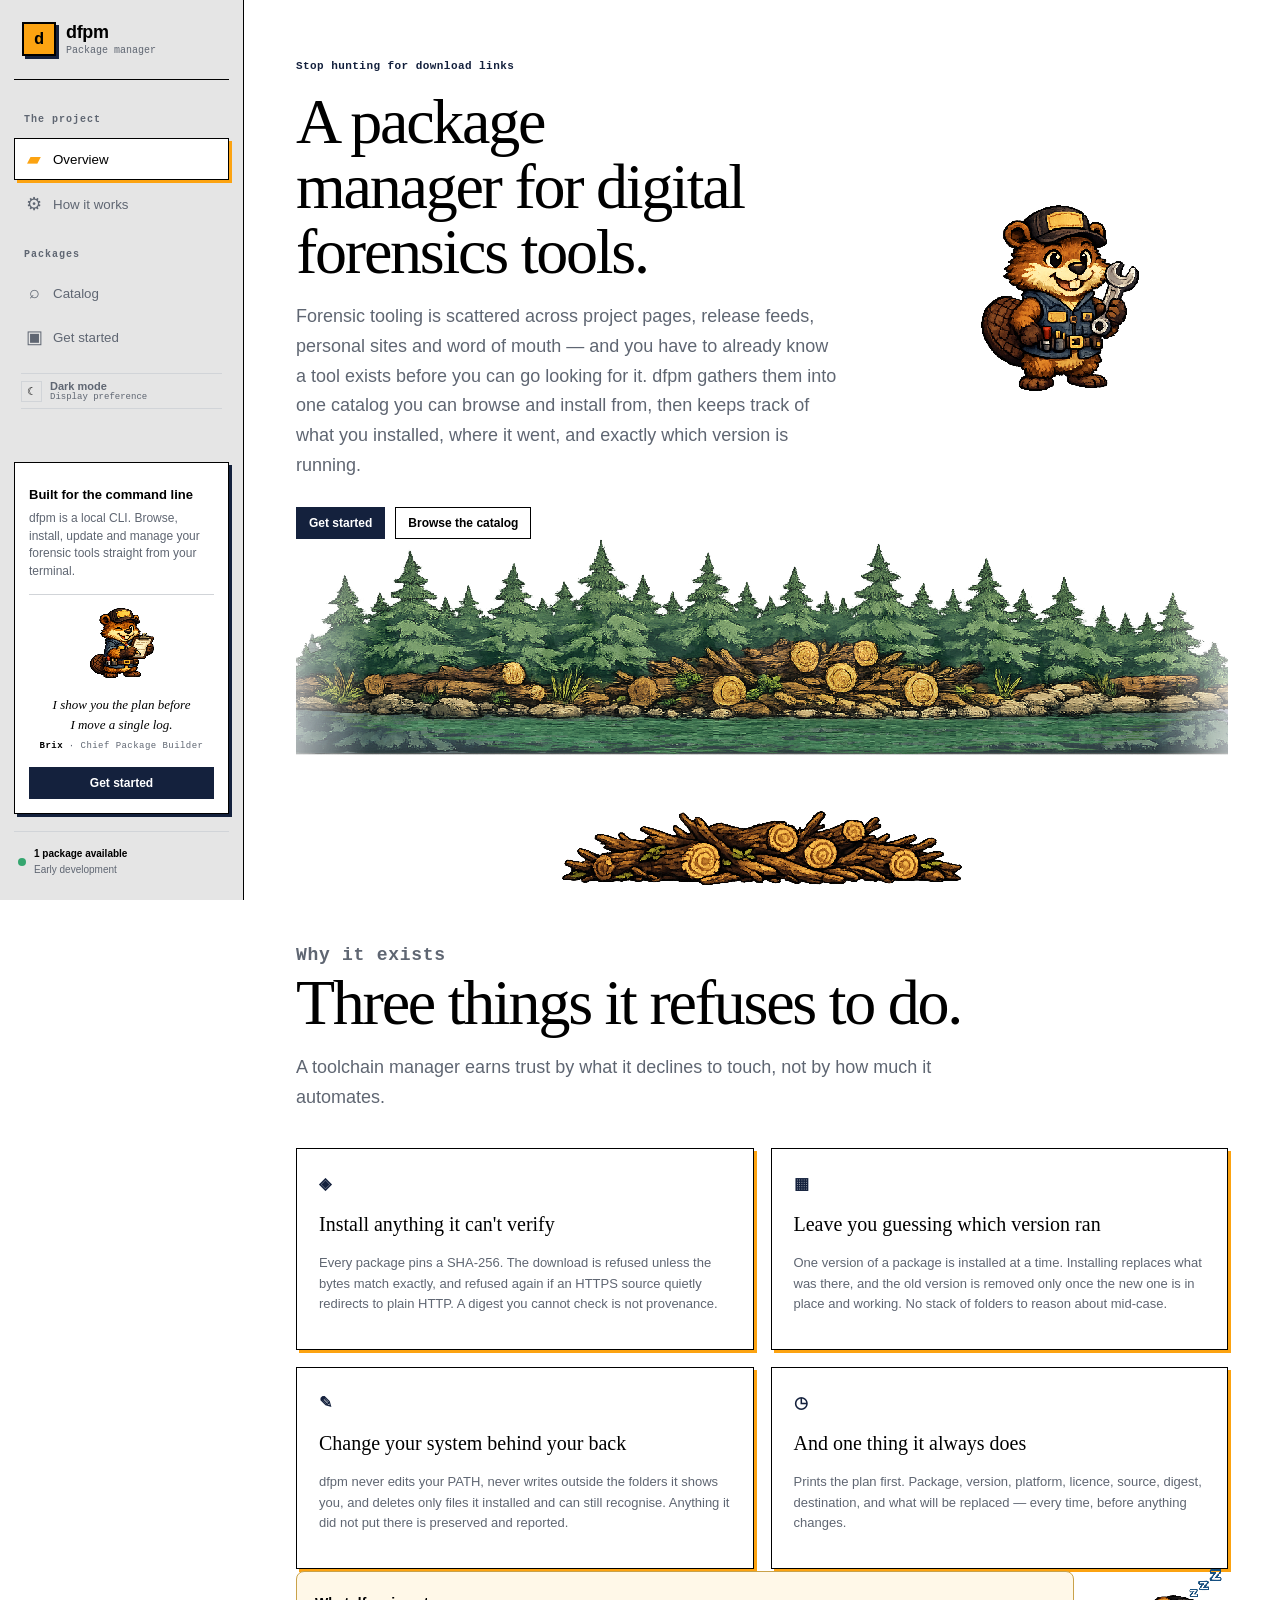
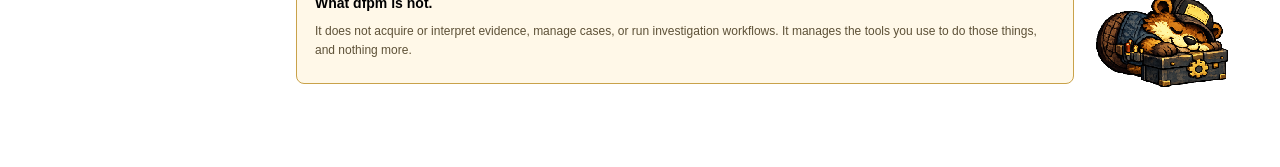
==== commit 7ca54c0a: "Give the sidebar card an invitation and a line from Brix The card led with a disclaimer, telling vis" ====
--- a/index.html
+++ b/index.html
@@ -26,10 +26,13 @@
       <button class="theme-button" id="theme-button" type="button"><span id="theme-icon">☾</span><span><b id="theme-label">Dark mode</b><small>Display preference</small></span></button>
 
       <div class="local-card">
-        <div class="mascot mascot-small" data-asset="assets/brix-clipboard.png" role="img" aria-label="Brix, the dfpm mascot"></div>
-        <strong>Runs on your computer</strong>
-        <p>dfpm is a local command-line tool. This site explains what it does; it never installs anything itself.</p>
-        <p class="mascot-caption"><b>Brix</b> · Chief Package Builder</p>
+        <strong>Built for the command line</strong>
+        <p>dfpm is a local CLI. Browse, install, update and manage your forensic tools straight from your terminal.</p>
+        <figure class="brix-quote">
+          <div class="mascot mascot-small" data-asset="assets/brix-clipboard.png" role="img" aria-label="Brix, the dfpm mascot"></div>
+          <blockquote>I show you the plan before I move a single log.</blockquote>
+          <figcaption><b>Brix</b> · Chief Package Builder</figcaption>
+        </figure>
         <button class="pixel-button primary" data-page="start" type="button">Get started</button>
       </div>
 
@@ -48,8 +51,8 @@
           <div class="intro-grid">
             <div>
               <p class="kicker">Stop hunting for download links</p>
-              <h1>A package manager for<br>digital forensics tools.</h1>
-              <p class="lead">Forensic tooling is scattered across project pages, release feeds, personal sites and word of mouth — and you have to already know a tool exists before you can go looking for it. dfpm gathers them into one catalog you can search and install from, then keeps track of what you installed, where it went, and exactly which version is running.</p>
+              <h1>A package manager for digital forensics tools.</h1>
+              <p class="lead">Forensic tooling is scattered across project pages, release feeds, personal sites and word of mouth — and you have to already know a tool exists before you can go looking for it. dfpm gathers them into one catalog you can browse and install from, then keeps track of what you installed, where it went, and exactly which version is running.</p>
               <div class="hero-actions">
                 <button class="pixel-button primary" data-page="start" type="button">Get started</button>
                 <button class="pixel-button" data-page="catalog" type="button">Browse the catalog</button>
--- a/site.css
+++ b/site.css
@@ -44,8 +44,24 @@
 .note-with-mascot { display: flex; align-items: center; gap: 22px; }
 .note-with-mascot .system-note { flex: 1; margin-top: 0; }
 .local-banner .mascot-inline { margin-left: auto; }
-.mascot-caption { font: 10px var(--mono); color: var(--muted); margin: 0 0 12px; letter-spacing: .02em; }
-.mascot-caption b { color: var(--text); letter-spacing: .04em; }
+/* Brix speaks for the sidebar card: sprite, line, attribution. */
+.brix-quote {
+  display: grid;
+  justify-items: center;
+  gap: 7px;
+  margin: 14px 0 16px;
+  padding-top: 13px;
+  border-top: 1px solid var(--border);
+}
+.brix-quote blockquote {
+  margin: 0;
+  font: italic 13px/1.5 Georgia, "Times New Roman", serif;
+  color: var(--text);
+  text-align: center;
+  text-wrap: balance;
+}
+.brix-quote figcaption { font: 9px var(--mono); color: var(--muted); letter-spacing: .05em; }
+.brix-quote figcaption b { color: var(--text); }
 
 /* ── hero ─────────────────────────────────────────────────────────── */
 
@@ -80,6 +96,9 @@
 .layer-near { background-size: 124% auto; opacity: .9; }
 .hero .intro-grid { position: relative; z-index: 1; align-items: center; }
 
+/* Let the headline find its own line breaks rather than forcing one that only
+   works at a single width. */
+.hero h1 { text-wrap: balance; }
 .hero-actions { display: flex; gap: 10px; flex-wrap: wrap; margin-top: 26px; }
 
 /* Brix sits alongside the paragraph rather than looming over the scene. */
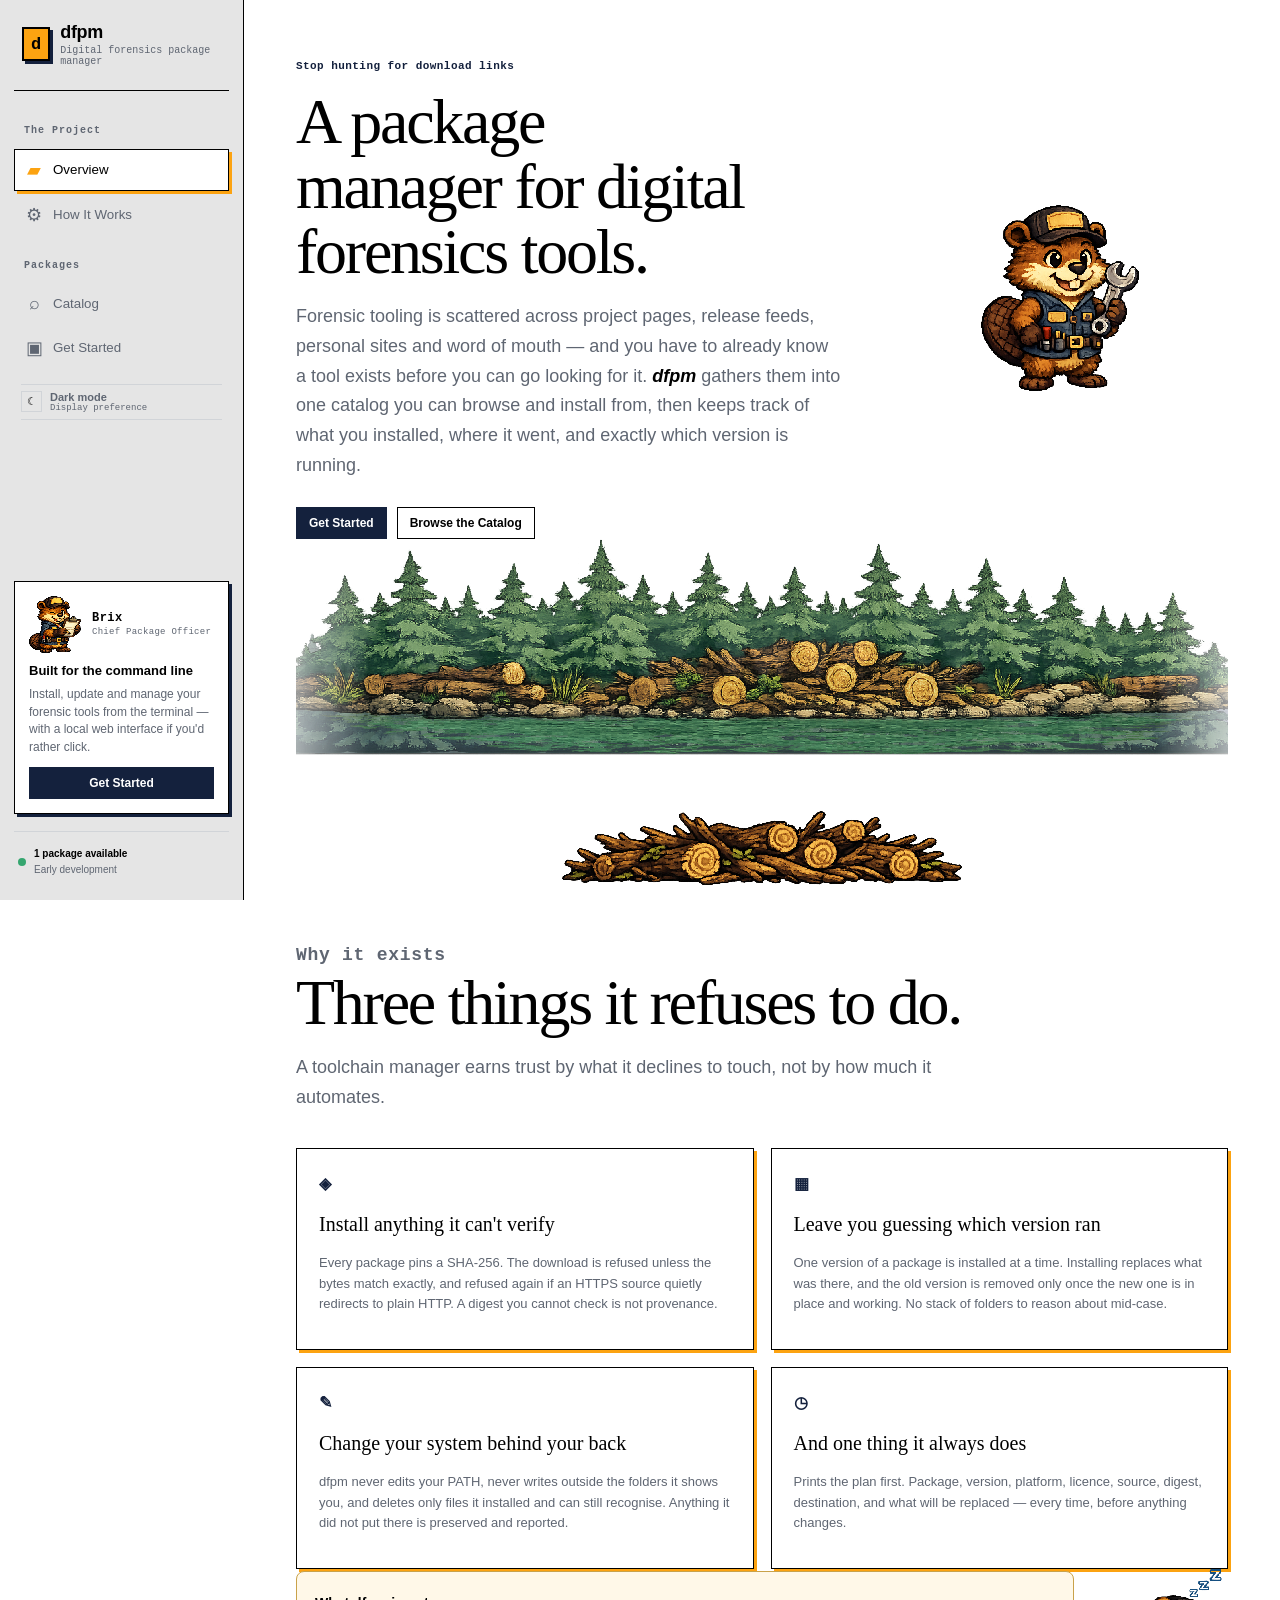
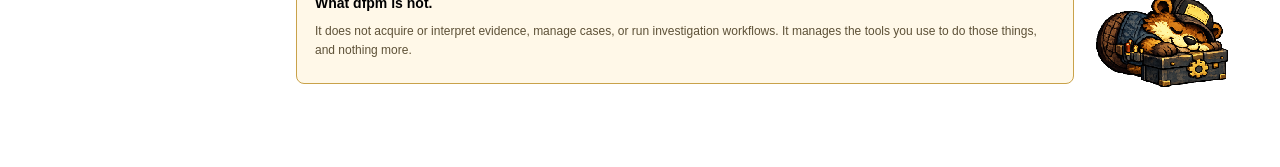
==== commit 3bbd79cd: "Give Brix a title, place the last sprite, and settle capitalisation Brix returns to the sidebar card" ====
--- a/index.html
+++ b/index.html
@@ -13,27 +13,26 @@
 <body>
   <div class="app-shell">
     <aside class="sidebar">
-      <a class="wordmark" href="#" data-page="overview"><span class="logo-mark">d</span><span><b>dfpm</b><small>Package manager</small></span></a>
+      <a class="wordmark" href="#" data-page="overview"><span class="logo-mark">d</span><span><b>dfpm</b><small>Digital forensics package manager</small></span></a>
       <nav aria-label="Main navigation">
-        <p class="nav-heading">The project</p>
+        <p class="nav-heading">The Project</p>
         <button class="nav-link active" data-page="overview" type="button"><span>▰</span>Overview</button>
-        <button class="nav-link" data-page="how" type="button"><span>⚙</span>How it works</button>
+        <button class="nav-link" data-page="how" type="button"><span>⚙</span>How It Works</button>
         <p class="nav-heading">Packages</p>
         <button class="nav-link" data-page="catalog" type="button"><span>⌕</span>Catalog</button>
-        <button class="nav-link" data-page="start" type="button"><span>▣</span>Get started</button>
+        <button class="nav-link" data-page="start" type="button"><span>▣</span>Get Started</button>
       </nav>
 
       <button class="theme-button" id="theme-button" type="button"><span id="theme-icon">☾</span><span><b id="theme-label">Dark mode</b><small>Display preference</small></span></button>
 
       <div class="local-card">
+        <div class="brix-badge">
+          <div class="mascot mascot-small" data-asset="assets/brix-clipboard.png" role="img" aria-label="Brix, the dfpm mascot"></div>
+          <p><b>Brix</b><span>Chief Package Officer</span></p>
+        </div>
         <strong>Built for the command line</strong>
-        <p>dfpm is a local CLI. Browse, install, update and manage your forensic tools straight from your terminal.</p>
-        <figure class="brix-quote">
-          <div class="mascot mascot-small" data-asset="assets/brix-clipboard.png" role="img" aria-label="Brix, the dfpm mascot"></div>
-          <blockquote>I show you the plan before I move a single log.</blockquote>
-          <figcaption><b>Brix</b> · Chief Package Builder</figcaption>
-        </figure>
-        <button class="pixel-button primary" data-page="start" type="button">Get started</button>
+        <p>Install, update and manage your forensic tools from the terminal — with a local web interface if you'd rather click.</p>
+        <button class="pixel-button primary" data-page="start" type="button">Get Started</button>
       </div>
 
       <footer><span class="catalog-light"></span><div><b>1 package available</b><small>Early development</small></div></footer>
@@ -52,10 +51,10 @@
             <div>
               <p class="kicker">Stop hunting for download links</p>
               <h1>A package manager for digital forensics tools.</h1>
-              <p class="lead">Forensic tooling is scattered across project pages, release feeds, personal sites and word of mouth — and you have to already know a tool exists before you can go looking for it. dfpm gathers them into one catalog you can browse and install from, then keeps track of what you installed, where it went, and exactly which version is running.</p>
+              <p class="lead">Forensic tooling is scattered across project pages, release feeds, personal sites and word of mouth — and you have to already know a tool exists before you can go looking for it. <span class="brand">dfpm</span> gathers them into one catalog you can browse and install from, then keeps track of what you installed, where it went, and exactly which version is running.</p>
               <div class="hero-actions">
-                <button class="pixel-button primary" data-page="start" type="button">Get started</button>
-                <button class="pixel-button" data-page="catalog" type="button">Browse the catalog</button>
+                <button class="pixel-button primary" data-page="start" type="button">Get Started</button>
+                <button class="pixel-button" data-page="catalog" type="button">Browse the Catalog</button>
               </div>
             </div>
             <div class="hero-mascot">
@@ -170,10 +169,13 @@
 
       <!-- ───────────────────────── Get started ───────────────────────── -->
       <section class="page" id="start-page">
-        <div class="page-title">
-          <p class="kicker">On your computer</p>
-          <h1>Get started</h1>
-          <p>dfpm needs Python 3.11 or newer. It currently targets Windows 11 x64.</p>
+        <div class="page-title row">
+          <div>
+            <p class="kicker">On your computer</p>
+            <h1>Get Started</h1>
+            <p>dfpm needs Python 3.11 or newer. It currently targets Windows 11 x64.</p>
+          </div>
+          <div class="mascot mascot-page" data-asset="assets/brix-laptop.png" role="img" aria-label="Brix working at a laptop"></div>
         </div>
 
         <div class="steps">
--- a/site.css
+++ b/site.css
@@ -36,32 +36,21 @@
 }
 
 .mascot-hero { width: 100%; max-width: 158px; aspect-ratio: 614 / 723; margin-inline: auto; }
-.mascot-small { width: 64px; height: 70px; margin-bottom: 10px; }
+.mascot-small { width: 52px; height: 57px; flex: 0 0 52px; background-position: center; }
 .mascot-step { width: 78px; height: 88px; align-self: center; background-position: center; }
+.mascot-page { width: 108px; height: 106px; flex: 0 0 108px; background-position: center; }
+
+/* Brix and his title, as a small badge at the top of the sidebar card. */
+.brix-badge { display: flex; align-items: center; gap: 11px; margin-bottom: 4px; }
+.brix-badge p { display: grid; gap: 2px; margin: 0; }
+.brix-badge b { font: 700 12px var(--mono); letter-spacing: .04em; color: var(--text); }
+.brix-badge span { font: 9px var(--mono); color: var(--muted); letter-spacing: .03em; }
 .mascot-inline { width: 64px; height: 72px; flex: 0 0 64px; background-position: center; }
 .mascot-aside { width: 132px; height: 118px; background-position: center; flex: 0 0 132px; }
 
 .note-with-mascot { display: flex; align-items: center; gap: 22px; }
 .note-with-mascot .system-note { flex: 1; margin-top: 0; }
 .local-banner .mascot-inline { margin-left: auto; }
-/* Brix speaks for the sidebar card: sprite, line, attribution. */
-.brix-quote {
-  display: grid;
-  justify-items: center;
-  gap: 7px;
-  margin: 14px 0 16px;
-  padding-top: 13px;
-  border-top: 1px solid var(--border);
-}
-.brix-quote blockquote {
-  margin: 0;
-  font: italic 13px/1.5 Georgia, "Times New Roman", serif;
-  color: var(--text);
-  text-align: center;
-  text-wrap: balance;
-}
-.brix-quote figcaption { font: 9px var(--mono); color: var(--muted); letter-spacing: .05em; }
-.brix-quote figcaption b { color: var(--text); }
 
 /* ── hero ─────────────────────────────────────────────────────────── */
 
@@ -99,6 +88,10 @@
 /* Let the headline find its own line breaks rather than forcing one that only
    works at a single width. */
 .hero h1 { text-wrap: balance; }
+
+/* The wordmark is lowercase and easily lost mid-sentence; italic lifts it out
+   without shouting. */
+.brand { font-style: italic; font-weight: 600; color: var(--text); }
 .hero-actions { display: flex; gap: 10px; flex-wrap: wrap; margin-top: 26px; }
 
 /* Brix sits alongside the paragraph rather than looming over the scene. */
@@ -211,7 +204,7 @@
 }
 @media (max-width: 760px) {
   .lifecycle article { grid-template-columns: 1fr; gap: 12px; }
-  .mascot-step, .mascot-aside { display: none; }
+  .mascot-step, .mascot-aside, .mascot-page { display: none; }
   .note-with-mascot { flex-direction: column; }
   .command-row { grid-template-columns: 1fr; gap: 6px; }
   .steps pre { padding-right: 16px; padding-top: 44px; }
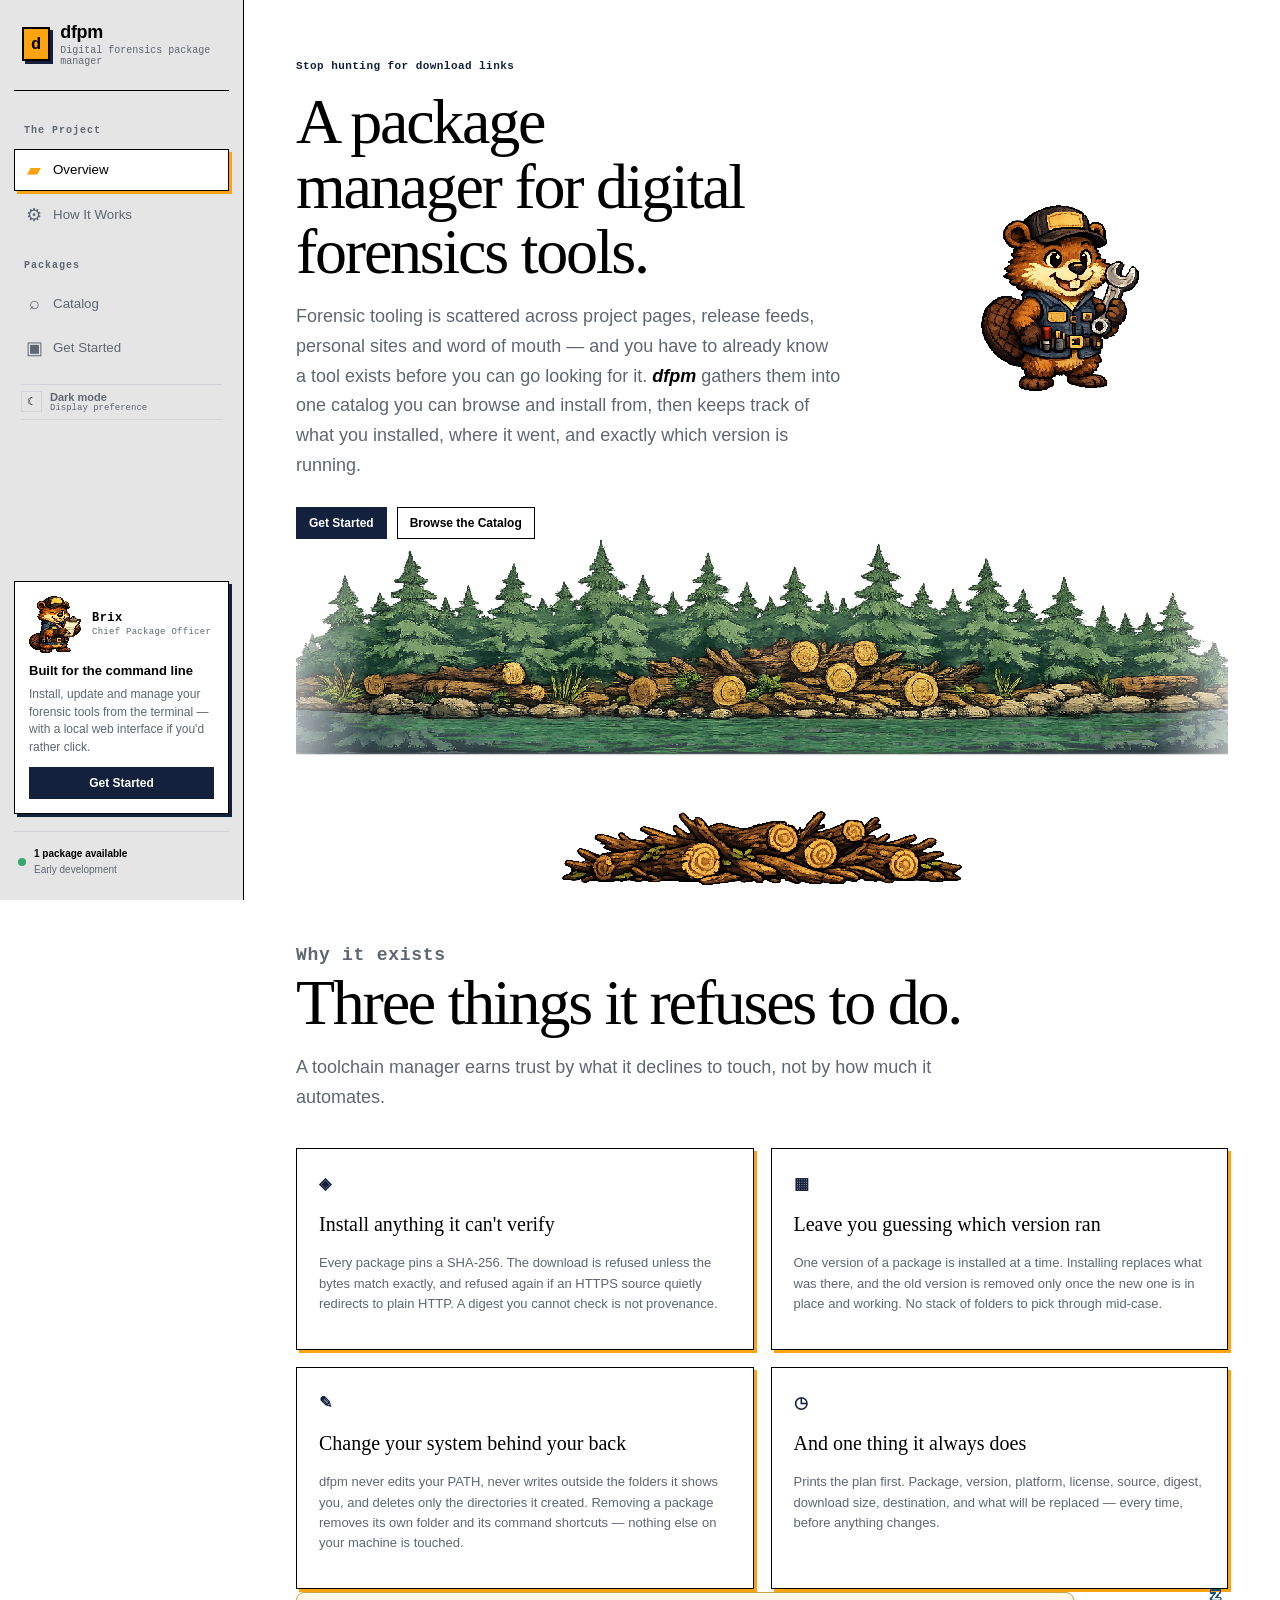
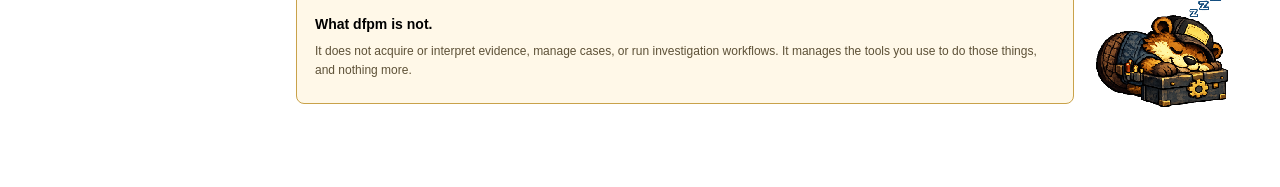
==== commit cdadc380: "Make the directory the unit of ownership, not a file ledger dfpm recorded a SHA-256 for every extrac" ====
--- a/index.html
+++ b/index.html
@@ -80,17 +80,17 @@
           <article>
             <span>▦</span>
             <h2>Leave you guessing which version ran</h2>
-            <p>One version of a package is installed at a time. Installing replaces what was there, and the old version is removed only once the new one is in place and working. No stack of folders to reason about mid-case.</p>
+            <p>One version of a package is installed at a time. Installing replaces what was there, and the old version is removed only once the new one is in place and working. No stack of folders to pick through mid-case.</p>
           </article>
           <article>
             <span>✎</span>
             <h2>Change your system behind your back</h2>
-            <p>dfpm never edits your PATH, never writes outside the folders it shows you, and deletes only files it installed and can still recognise. Anything it did not put there is preserved and reported.</p>
+            <p>dfpm never edits your PATH, never writes outside the folders it shows you, and deletes only the directories it created. Removing a package removes its own folder and its command shortcuts — nothing else on your machine is touched.</p>
           </article>
           <article>
             <span>◷</span>
             <h2>And one thing it always does</h2>
-            <p>Prints the plan first. Package, version, platform, licence, source, digest, destination, and what will be replaced — every time, before anything changes.</p>
+            <p>Prints the plan first. Package, version, platform, license, source, digest, download size, destination, and what will be replaced — every time, before anything changes.</p>
           </article>
         </div>
 
@@ -112,10 +112,10 @@
         </div>
 
         <div class="lifecycle">
-          <article><b>1</b><div><h3>The package points at an official release</h3><p>An entry names the artifact the project itself published and pins its SHA-256 and size, alongside the licence and the platform it was built for. dfpm never repackages, rebuilds or mirrors anything — what you install is the file the maintainers released.</p></div><div class="mascot mascot-step" data-asset="assets/brix-magnifier.png" role="img" aria-label="Brix inspecting with a magnifying glass"></div></article>
-          <article><b>2</b><div><h3>The artifact is fetched and verified</h3><p>Downloaded over HTTPS into a content-addressed cache and checked against the pinned SHA-256 and size. A redirect that drops out of HTTPS is refused outright.</p></div></article>
-          <article><b>3</b><div><h3>The archive is opened under limits</h3><p>Extraction is bounded by entry count, total size, per-file size and expansion ratio. Path traversal, drive letters, symlinks, encrypted entries, reserved device names and case collisions are all rejected.</p></div></article>
-          <article><b>4</b><div><h3>The result is checked before it counts</h3><p>Files land in a staging directory first. The expected entrypoints and health-check files must be present, or the whole install is discarded and nothing becomes active.</p></div></article>
+          <article><b>1</b><div><h3>The package points at an official release</h3><p>An entry names the artifact the project itself published and records its SHA-256, alongside the license and the platform it was built for. dfpm never repackages, rebuilds or mirrors anything — what you install is the file the maintainers released.</p></div><div class="mascot mascot-step" data-asset="assets/brix-magnifier.png" role="img" aria-label="Brix inspecting with a magnifying glass"></div></article>
+          <article><b>2</b><div><h3>The artifact is fetched and checked</h3><p>Downloaded over HTTPS into a content-addressed cache and re-hashed against the digest the entry recorded. Anything else is refused, as is a redirect that drops out of HTTPS.</p></div></article>
+          <article><b>3</b><div><h3>The archive stays where it was put</h3><p>Path traversal, absolute paths, drive letters, symlinks, encrypted entries and reserved device names are all rejected. Extraction is refused if the result would not fit the volume, and a reserve is kept back so a successful install never leaves you at zero bytes free.</p></div></article>
+          <article><b>4</b><div><h3>The result is checked before it counts</h3><p>Files land in a staging directory first. The expected entrypoints and health-check files must be present, and the size and file count must match what the entry recorded, or the whole install is discarded and nothing is installed.</p></div></article>
           <article><b>5</b><div><h3>Only then does it take over</h3><p>The staged version moves into place atomically, command shortcuts are rewritten, and the version it replaces is removed. A failure at any earlier point leaves your working version untouched.</p></div><div class="mascot mascot-step" data-asset="assets/brix-thumbsup.png" role="img" aria-label="Brix giving a thumbs up"></div></article>
         </div>
 
@@ -130,12 +130,12 @@
           <article>
             <span>✓</span>
             <h2>Health without side effects</h2>
-            <p><code>dfpm doctor</code> re-hashes every managed file against what was recorded at install time and reports what changed. It reads; it never repairs, moves or deletes.</p>
+            <p><code>dfpm doctor</code> checks that each package is still where it was put, that its commands still exist, and that its shortcuts still belong to it. It does not police the rest of a package's folder — a tool updating its own rules is working, not breaking. It reads; it never repairs, moves or deletes.</p>
           </article>
           <article>
             <span>▤</span>
-            <h2>A cache you can reason about</h2>
-            <p>Verified downloads are kept so a package can be reinstalled with no network at all — useful in an isolated lab, and useful years later when an upstream release has vanished. <code>dfpm cache</code> shows what is there and what still needs it.</p>
+            <h2>Downloads outlive their source</h2>
+            <p>Checked downloads are kept so a package can be reinstalled with no network at all — useful in an isolated lab, and useful years later when an upstream release has been pulled. <code>dfpm cache</code> shows what is there and what still needs it.</p>
           </article>
         </div>
       </section>
@@ -163,7 +163,7 @@
 
         <div class="system-note">
           <b>What an entry guarantees.</b>
-          <p>Every package names the release artifact its project published, pins that artifact's SHA-256 and size, and records the upstream project, its licence and the platform it was built for. On install, dfpm fetches it over HTTPS, refuses the download outright if the source redirects away from HTTPS, and verifies the digest before anything is extracted.</p>
+          <p>Every package names the release artifact its project published, records that artifact's SHA-256, and records the upstream project, its license and the platform it was built for. On install, dfpm fetches it over HTTPS, refuses the download outright if the source redirects away from HTTPS, and re-hashes the file before anything is extracted. The download size is recorded too, so the plan can tell you what you are about to fetch and what it will cost on disk.</p>
         </div>
       </section>
 
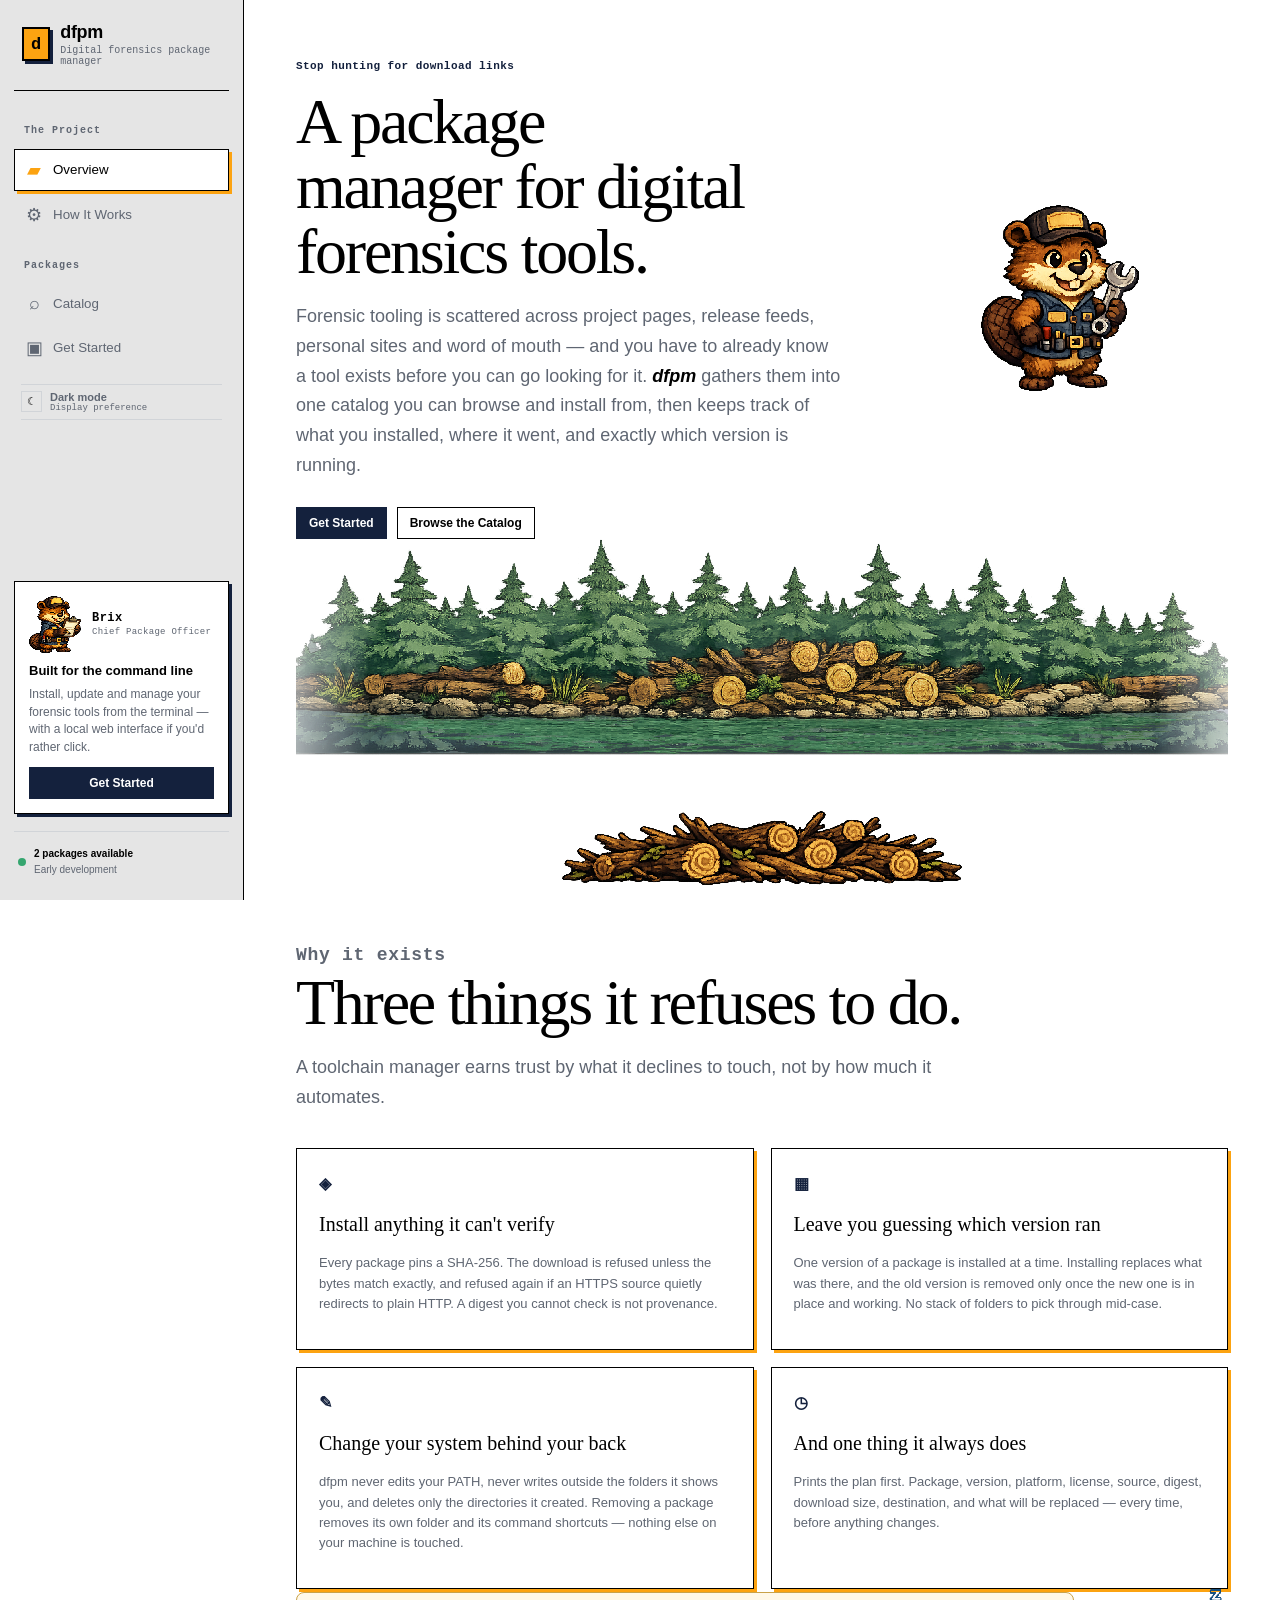
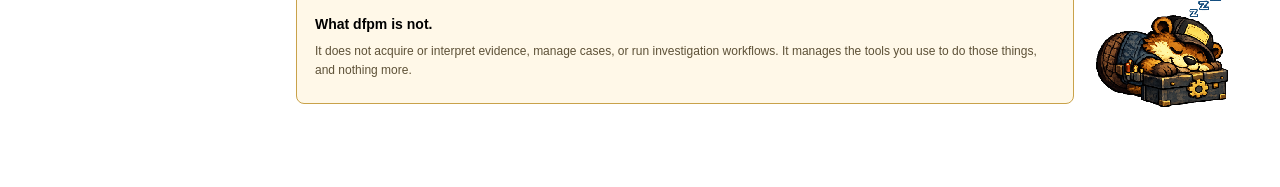
==== commit 1e0207ee: "Let both interfaces read the catalog from one place The public site carried its own copy of the cata" ====
--- a/index.html
+++ b/index.html
@@ -35,7 +35,7 @@
         <button class="pixel-button primary" data-page="start" type="button">Get Started</button>
       </div>
 
-      <footer><span class="catalog-light"></span><div><b>1 package available</b><small>Early development</small></div></footer>
+      <footer><span class="catalog-light"></span><div><b id="catalog-count">Loading the catalog</b><small>Early development</small></div></footer>
     </aside>
 
     <main>
--- a/refinements.css
+++ b/refinements.css
@@ -59,6 +59,9 @@
 .tool-badge.silver { background:#e5e5e5; }
 .tool-badge.navy { background:#d9e0ec; }
 .tags span { border-radius: 0; font-family: var(--mono); }
+/* A discipline says which part of the field a tool belongs to, which is what
+   somebody browsing without a tool in mind is reading for. It leads the row. */
+.tags span.accent { background: var(--accent-soft); border-color: #d1a24c; color: var(--accent-dark); }
 .kit-card { border-color: var(--text); border-radius: 0; box-shadow: 4px 4px 0 var(--accent); }
 .kit-card:nth-child(2) { box-shadow: 4px 4px 0 var(--blue); }
 .kit-card:nth-child(3) { box-shadow: 4px 4px 0 #9ba5b8; }
@@ -95,6 +98,7 @@
 html[data-appearance="dark"] .search-box input { color:var(--text); }
 html[data-appearance="dark"] .filter-bar button.active { background:#2a2418; color:#fff; border-color:var(--accent); }
 html[data-appearance="dark"] .tags span, html[data-appearance="dark"] code, html[data-appearance="dark"] .table-head { background:#242424; color:var(--text); }
+html[data-appearance="dark"] .tags span.accent { background:#2a2418; border-color:var(--accent); color:#ffc45d; }
 html[data-appearance="dark"] .tool-card footer button, html[data-appearance="dark"] .learn-grid button, html[data-appearance="dark"] .quick-searches button { color:#ffc45d; }
 html[data-appearance="dark"] .local-banner { background:#3c2d13; color:#fff4d7; border-color:#8c681f; }
 html[data-appearance="dark"] .local-banner p { color:#e1d2ac; }
